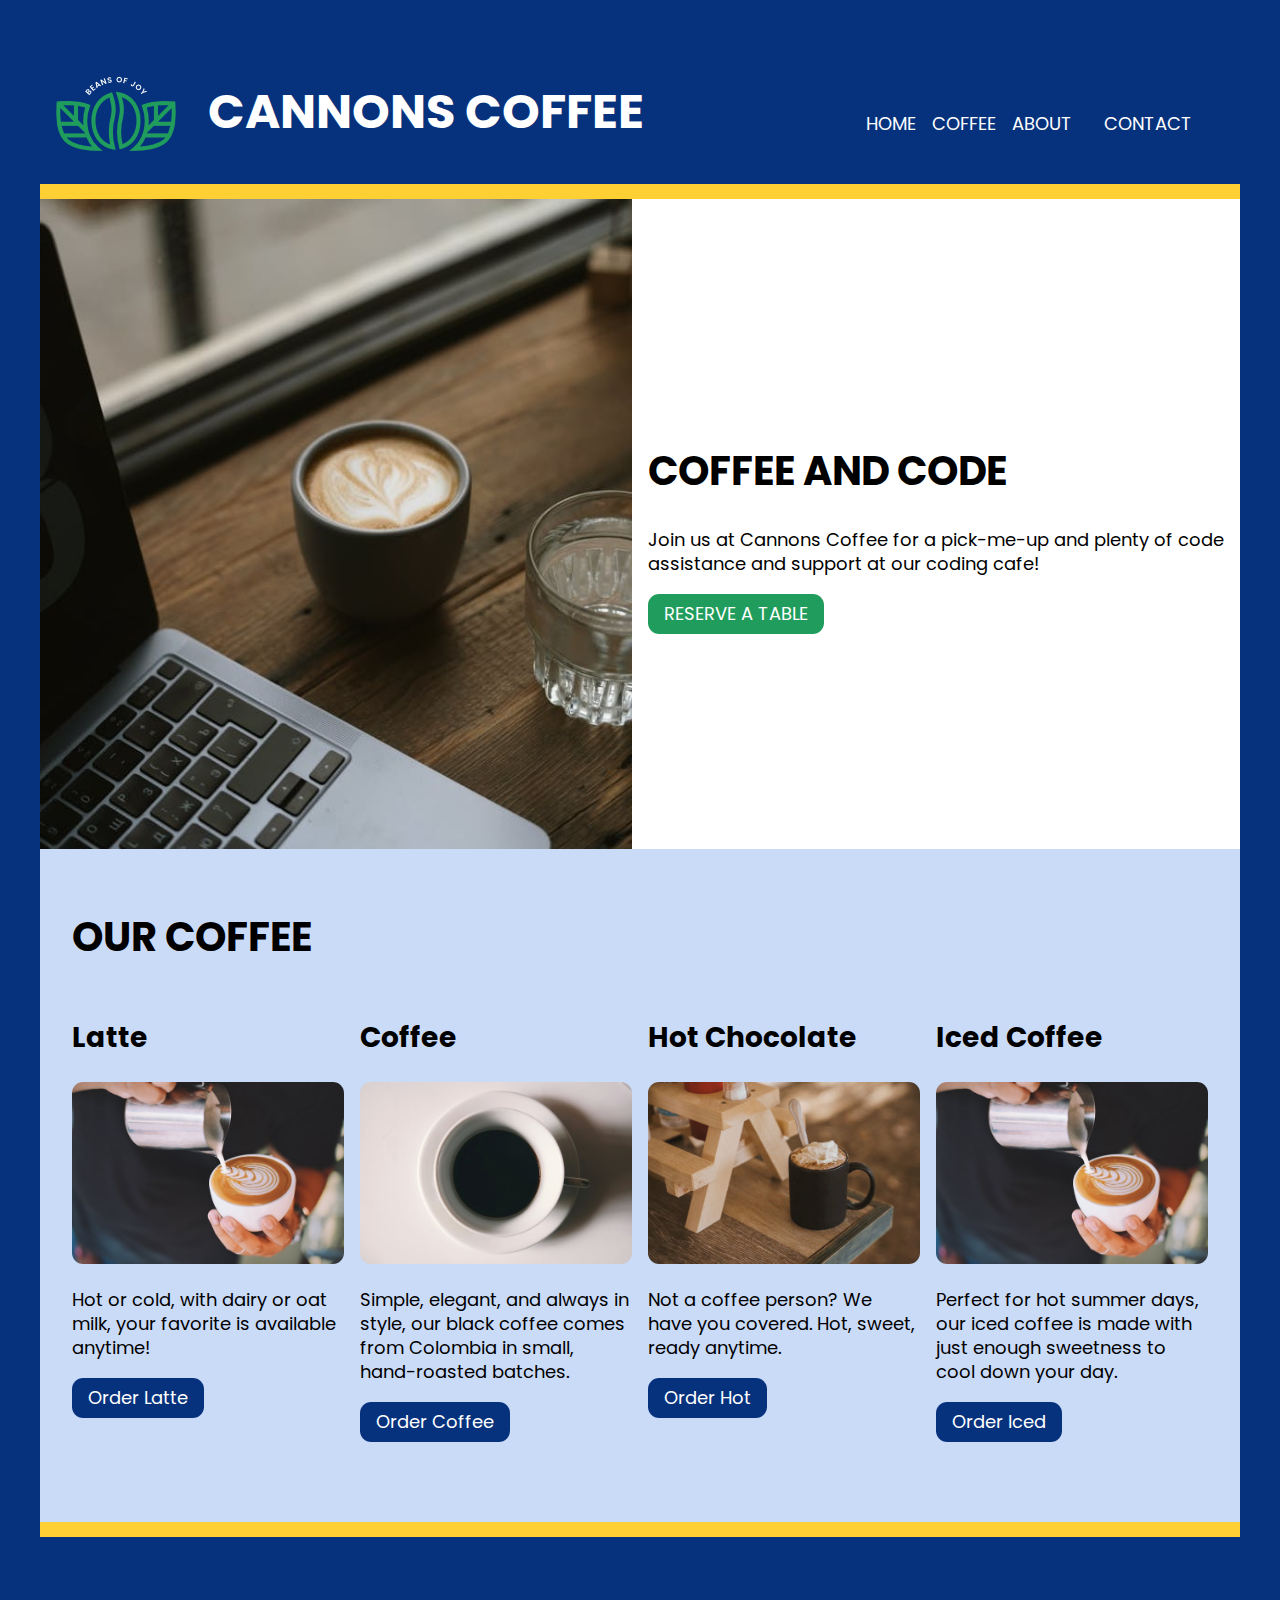
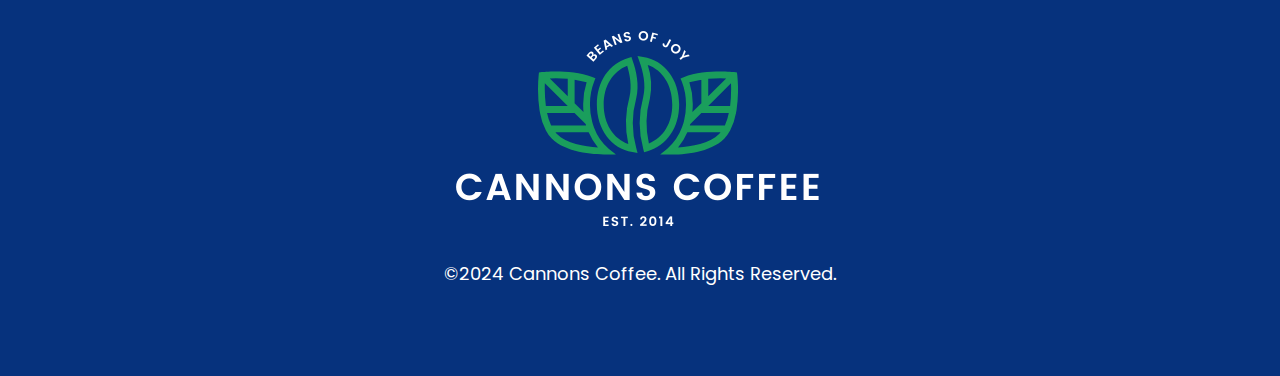
==== index.html @ 5fe9e6e5 "initial commit" ====
<!DOCTYPE html>
<html lang="en">
  <head>
    <meta charset="UTF-8" />
    <meta name="viewport" content="width=device-width, initial-scale=1.0" />
    <title>Document</title>
    <link rel="stylesheet" href="css/styles.css" />
  </head>
  <body>
    <div class="wrapper">
      <header>
        <div class="logo">
          <img
            src="images/logo-nav.png"
            alt="Cannons Coffee Logo, Beans of Joy"
          />

          <h1>Cannons Coffee</h1>
        </div>
        <!-- insert links below for this nav bar! -->
        <nav>
          <ul class="list">
            <li><a href="index.html" target="_blank">Home</a></li>
            <li><a href="latte.html" target="_blank"> Coffee </a></li>
            <li>
              <a href="https://delahcoffee.com/" target="_blank"> About</a>
            </li>

            <li></li>
            <li>
              <a href="mailto:m.allison.cardenas1791@gmail.com" target="_top"
                >Contact</a
              >
            </li>
          </ul>
        </nav>
      </header>

      <div class="card1">
        <img
          src="images/coffee-computer.jpg"
          alt="Laptop with a cup of coffee and a glass of water"
        />

        <div class="coffee">
          <h2>COFFEE AND CODE</h2>
          <p>
            Join us at Cannons Coffee for a pick-me-up and plenty of code
            assistance and support at our coding cafe!
          </p>
          <a href="" target="_blank" class="buttong"> RESERVE A TABLE </a>
        </div>
      </div>
      <div class="lightblue">
        <h2>OUR COFFEE</h2>
        <div class="grid">
          <div class="card">
            <h3>Latte</h3>
            <img src="images/latte.jpg" alt="Latte in a cup" />
            <p>
              Hot or cold, with dairy or oat milk, your favorite is available
              anytime!
            </p>
            <!-- make this a button! Don't forget this link -->

            <a href="" class="buttonblatte"> Order Latte </a>
          </div>

          <div class="card">
            <h3>Coffee</h3>
            <img src="images/coffee.jpg" alt="Coffee in a cup" />
            <p>
              Simple, elegant, and always in style, our black coffee comes from
              Colombia in small, hand-roasted batches.
            </p>
            <!-- make this a button! Don't forget this link -->

            <a href="" class="buttonbcoffee"> Order Coffee </a>
          </div>

          <div class="card">
            <h3>Hot Chocolate</h3>
            <img
              src="images/hotchoc.jpg"
              alt="Hot Chocolate in a cup with whipped cream"
            />
            <p>
              Not a coffee person? We have you covered. Hot, sweet, ready
              anytime.
            </p>
            <!-- make this a button! Don't forget this link -->

            <a href="" class="buttonbchocolate"> Order Hot </a>
          </div>

          <div class="card">
            <h3>Iced Coffee</h3>
            <img
              src="images/latte.jpg"
              alt="Iced coffee in a mug with a straw"
            />
            <p>
              Perfect for hot summer days, our iced coffee is made with just
              enough sweetness to cool down your day.
            </p>
            <!-- make this a button! Don't forget this link -->
            <a href="" class="buttonbicedcoffee"> Order Iced </a>
          </div>
        </div>
      </div>

      <footer>
        <img
          src="images/logo-footer.png"
          alt="Cannons Coffee Logo, Beans of Joy"
        />

        <p>©2024 Cannons Coffee. All Rights Reserved.</p>
      </footer>
    </div>
  </body>
</html>
---- css/styles.css ----
@import url("https://fonts.googleapis.com/css2?family=Poppins:wght@100;400&display=swap");

:root {
  --Black: #00000;
  --catalina: #06327d;
  --Bluetiful: #2b70e4;
  --Vegan: #209d5c;
  --Sunglow: #ffd034;
  --White: #ffffff;
  --light-blue: #cadbf8;
}

nav ul {
  display: flex;
  flex-flow: row wrap;
  justify-content: center;
  list-style-type: none;
  margin: 0;
  padding: 2rem;
  gap: 1rem;
  text-transform: uppercase;
  align-items: flex-end;
}

a {
  text-decoration: none;
  color: var(--white);
}

body {
  background: var(--catalina);
  color: Black;
  font-family: poppins;
}

img {
  max-width: 100%;
}

.buttong {
  background-color: var(--Vegan);
  display: inline-block;
  text-decoration: none;
  border-radius: 0.7rem;
  padding: 0.5rem 1rem 0.5rem 1rem;
  color: var(--White);
}

.buttonblatte {
  background-color: var(--catalina);
  display: inline-block;
  text-decoration: none;
  border-radius: 0.7rem;
  padding: 0.5rem 1rem 0.5rem 1rem;
  color: var(--White);
}

.buttonbcoffee {
  background-color: var(--catalina);
  display: inline-block;
  text-decoration: none;
  border-radius: 0.7rem;
  padding: 0.5rem 1rem 0.5rem 1rem;
  color: var(--White);
}

.buttonbchocolate {
  background-color: var(--catalina);
  display: inline-block;
  text-decoration: none;
  border-radius: 0.7rem;
  padding: 0.5rem 1rem 0.5rem 1rem;
  color: var(--White);
}

.buttonbicedcoffee {
  background-color: var(--catalina);
  display: inline-block;
  text-decoration: none;
  border-radius: 0.7rem;
  padding: 0.5rem 1rem 0.5rem 1rem;
  /* padding-right: 1rem;
  padding-left: 1rem; */
  color: var(--White);
}

.wrapper {
  max-width: 1200px;
  margin: 0 auto;
  padding: 2rem;
}

.card1 {
  background-color: var(--White);
  text-align: left;
  max-width: 100%;
  display: grid;
  grid-template-columns: 1fr 1fr;
  column-gap: 1rem;
  align-items: center;
}

.card {
  background-color: var(--light-blue);
  gap: 3rem;
  width: 100%;
}

.card img {
  border-radius: 0.7rem;
}

.logo {
  text-align: center;
  display: flex;
  flex-flow: row wrap;
  align-items: center;
  justify-content: center;
  gap: 2rem;
}

.lightblue {
  background-color: var(--light-blue);
  padding: 2rem;
  padding-top: 2rem;
  padding-bottom: 5rem;
  border-bottom: 15px var(--Sunglow) solid;
}

h1 {
  margin: none;
  text-transform: uppercase;
  font-size: 3rem;
  line-height: 1;
  padding: 0;
  display: inline-block;
  text-align: center;
  padding-bottom: -0.5px;
}

h2 {
  text-transform: uppercase;
  font-size: 2.5rem;
  line-height: 1.1667;
}

h3 {
  font-size: 1.75rem;
  line-height: 1.1667;
}

header {
  text-align: center;
  border-bottom: 15px var(--Sunglow) solid;
  display: flex;
  flex-flow: row wrap;
  justify-content: center;
  align-items: flex-end;
  padding: 1rem;
  color: var(--White);
}

body {
  font-size: 1.125rem;
  line-height: 1.5rem;
  padding: 0;
}

.latte {
  border-bottom: 15px var(--Sunglow) solid;
}

.grid {
  display: grid;
  grid-template-columns: 1fr;
  gap: 1rem;
}

.h2 p {
  color: black;
}

footer {
  text-align: center;
  padding: 2rem 0;
  margin-top: 3rem;
  color: var(--White);
}

.h2 footer {
  text-align: center;
}

.p footer {
  text-align: center;
}

.img footer {
  text-align: center;
  display: inline-block;
}

@media (min-width: 650px) {
  .grid {
    grid-template-columns: 1fr 1fr;
  }
  header {
  }
}
@media (min-width: 1000px) {
  .grid {
    grid-template-columns: 1fr 1fr 1fr 1fr;
  }
  header {
    justify-content: space-between;
  }
}
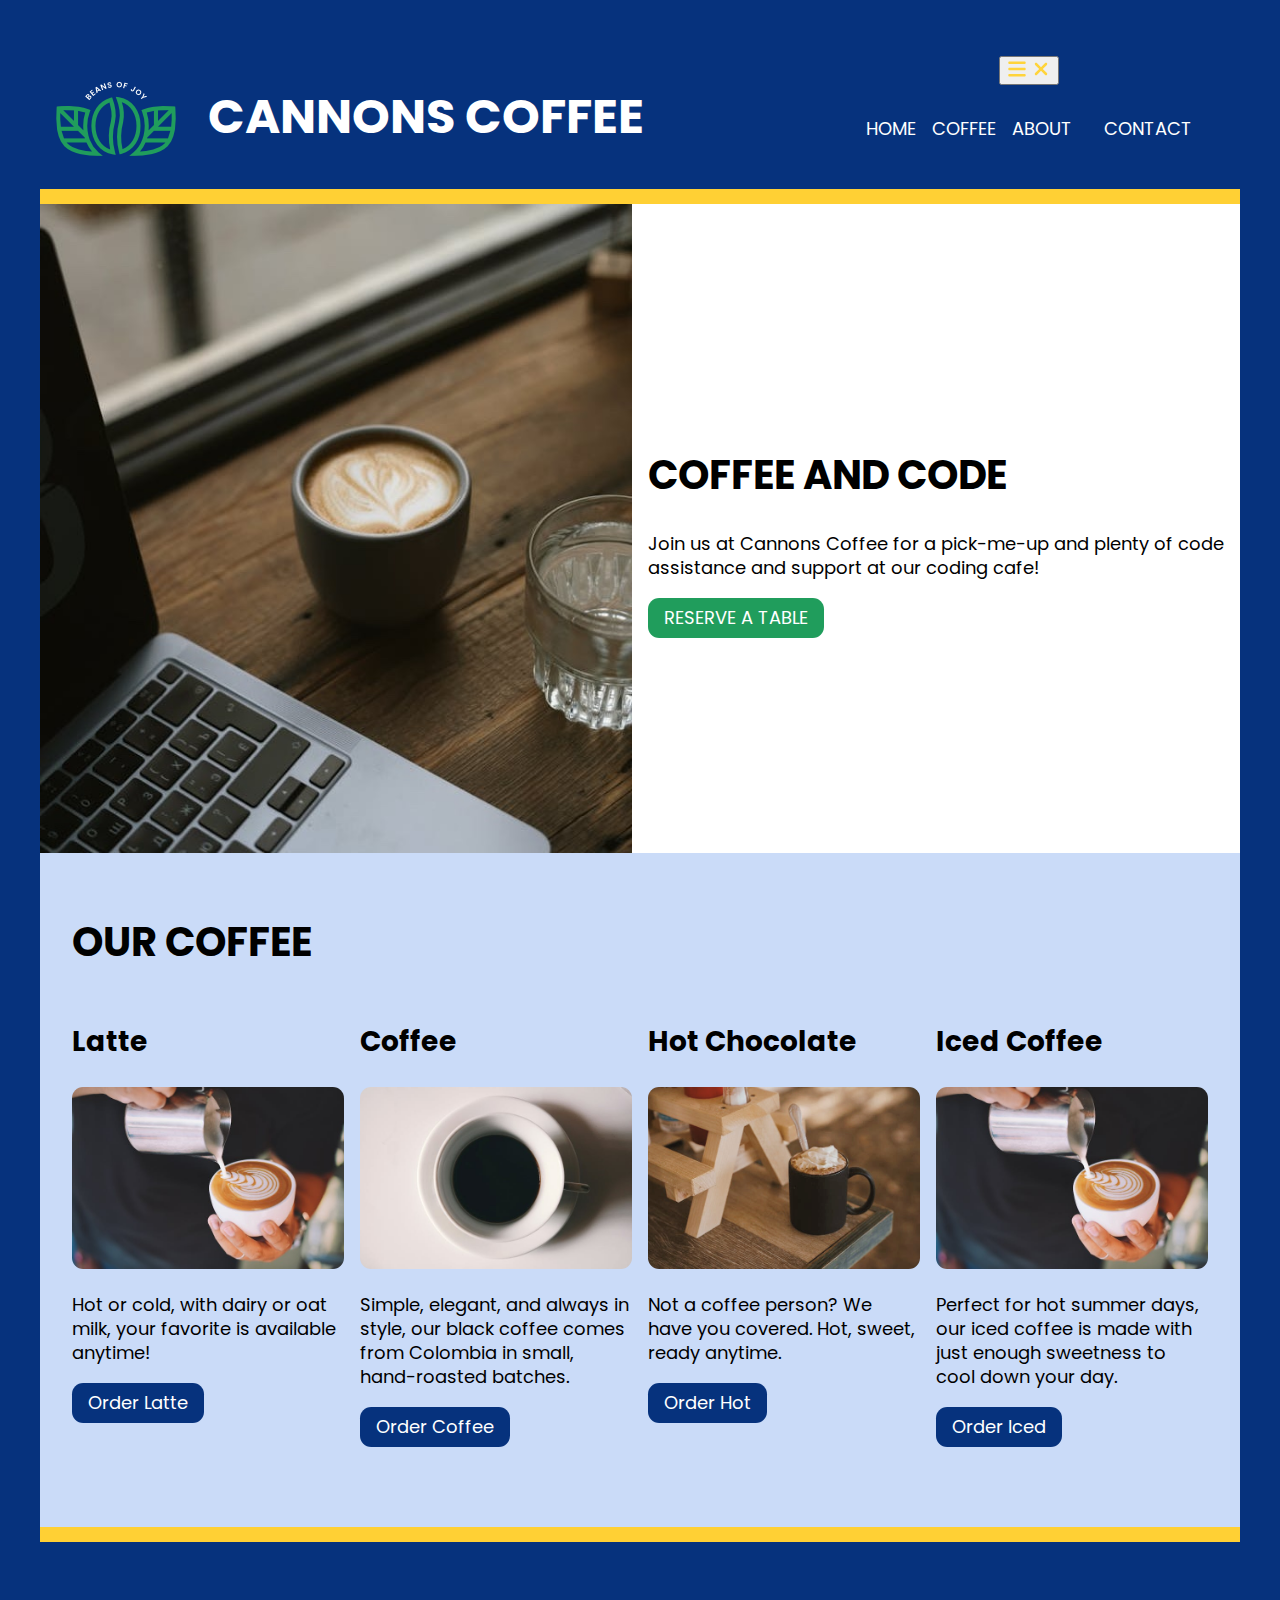
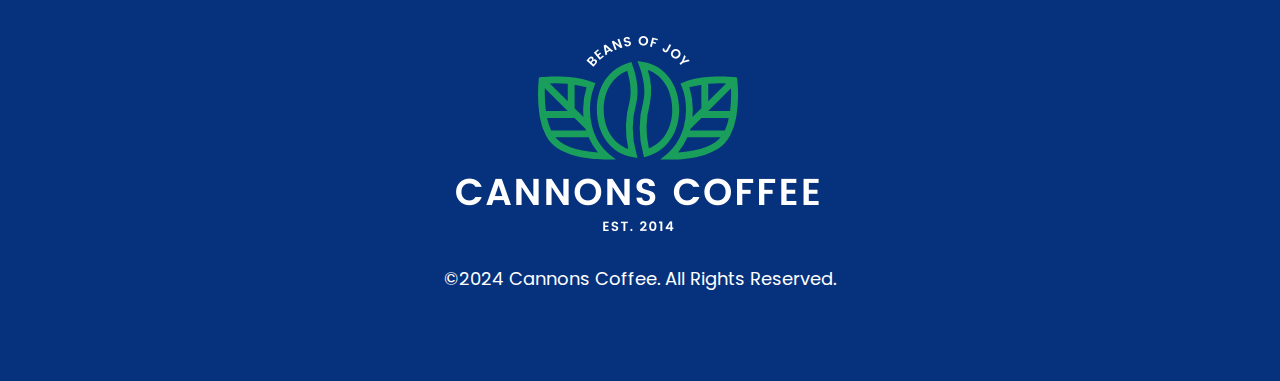
==== commit 08e112ef: "initial commit" ====
--- a/index.html
+++ b/index.html
@@ -19,6 +19,22 @@
         </div>
         <!-- insert links below for this nav bar! -->
         <nav>
+          <button id="burger-button">
+            <svg xmlns="http://www.w3.org/2000/svg" viewBox="0 0 448 512">
+              <!--!Font Awesome Free 6.7.1 by @fontawesome - https://fontawesome.com License - https://fontawesome.com/license/free Copyright 2024 Fonticons, Inc.-->
+              <path
+                fill="#FFD43B"
+                d="M0 96C0 78.3 14.3 64 32 64l384 0c17.7 0 32 14.3 32 32s-14.3 32-32 32L32 128C14.3 128 0 113.7 0 96zM0 256c0-17.7 14.3-32 32-32l384 0c17.7 0 32 14.3 32 32s-14.3 32-32 32L32 288c-17.7 0-32-14.3-32-32zM448 416c0 17.7-14.3 32-32 32L32 448c-17.7 0-32-14.3-32-32s14.3-32 32-32l384 0c17.7 0 32 14.3 32 32z"
+              />
+            </svg>
+            <svg xmlns="http://www.w3.org/2000/svg" viewBox="0 0 384 512">
+              <!--!Font Awesome Free 6.7.1 by @fontawesome - https://fontawesome.com License - https://fontawesome.com/license/free Copyright 2024 Fonticons, Inc.-->
+              <path
+                fill="#FFD43B"
+                d="M342.6 150.6c12.5-12.5 12.5-32.8 0-45.3s-32.8-12.5-45.3 0L192 210.7 86.6 105.4c-12.5-12.5-32.8-12.5-45.3 0s-12.5 32.8 0 45.3L146.7 256 41.4 361.4c-12.5 12.5-12.5 32.8 0 45.3s32.8 12.5 45.3 0L192 301.3 297.4 406.6c12.5 12.5 32.8 12.5 45.3 0s12.5-32.8 0-45.3L237.3 256 342.6 150.6z"
+              />
+            </svg>
+          </button>
           <ul class="list">
             <li><a href="index.html" target="_blank">Home</a></li>
             <li><a href="latte.html" target="_blank"> Coffee </a></li>
--- a/css/styles.css
+++ b/css/styles.css
@@ -8,6 +8,12 @@
   --Sunglow: #ffd034;
   --White: #ffffff;
   --light-blue: #cadbf8;
+}
+
+svg {
+  width: 20px;
+  height: 20px;
+  border-radius: 2px;
 }
 
 nav ul {
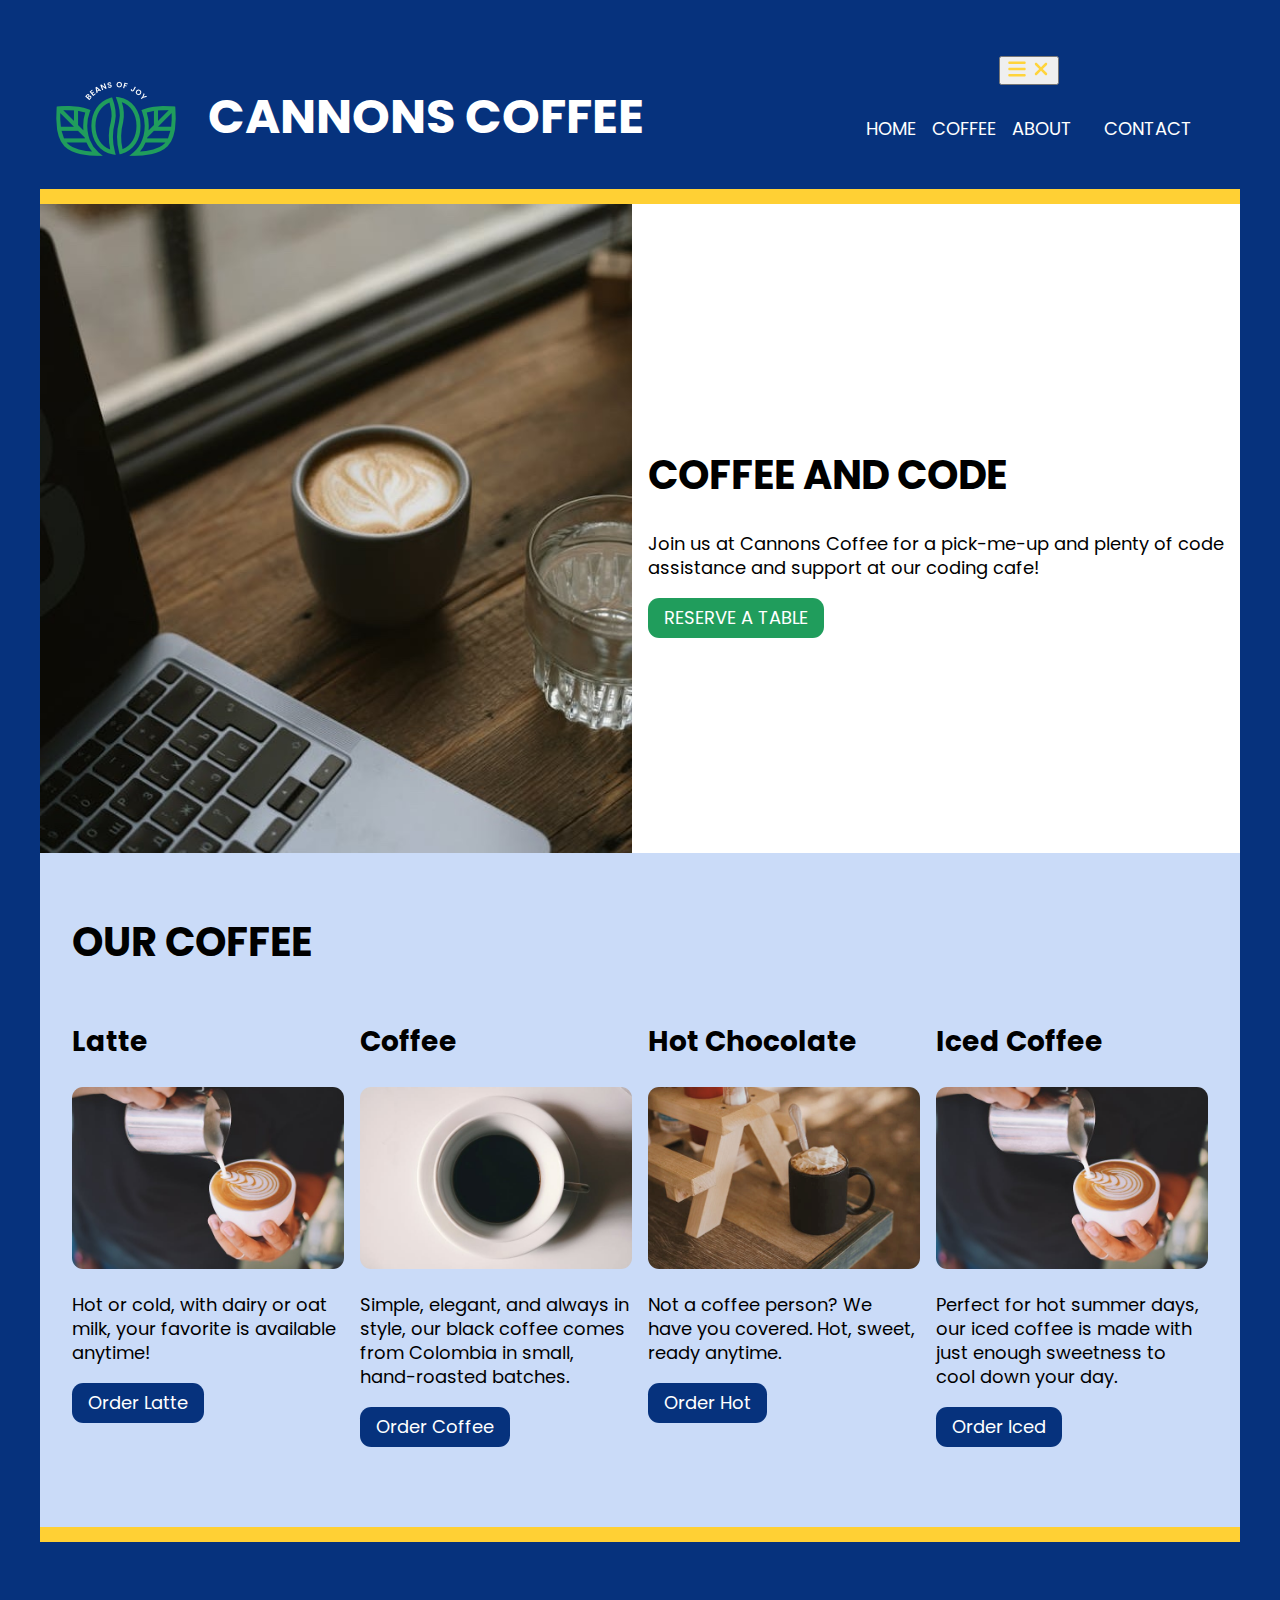
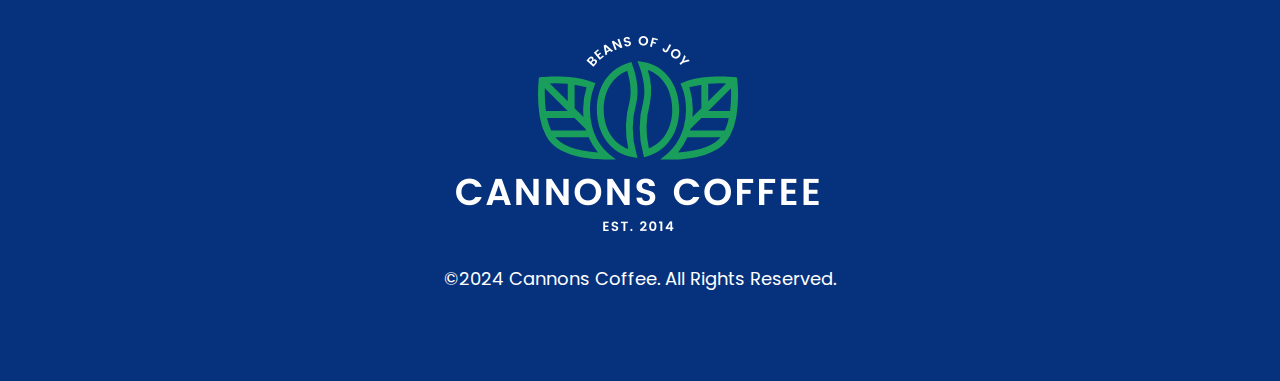
==== commit 0730dd39: "initial commit" ====
--- a/index.html
+++ b/index.html
@@ -134,5 +134,7 @@
         <p>©2024 Cannons Coffee. All Rights Reserved.</p>
       </footer>
     </div>
+    <!-- Always load JS files at the bottom of the body in html -->
+    <script src="js/hamburger.js"></script>
   </body>
 </html>
--- a/css/styles.css
+++ b/css/styles.css
@@ -13,7 +13,6 @@
 svg {
   width: 20px;
   height: 20px;
-  border-radius: 2px;
 }
 
 nav ul {
@@ -210,8 +209,6 @@
   .grid {
     grid-template-columns: 1fr 1fr;
   }
-  header {
-  }
 }
 @media (min-width: 1000px) {
   .grid {
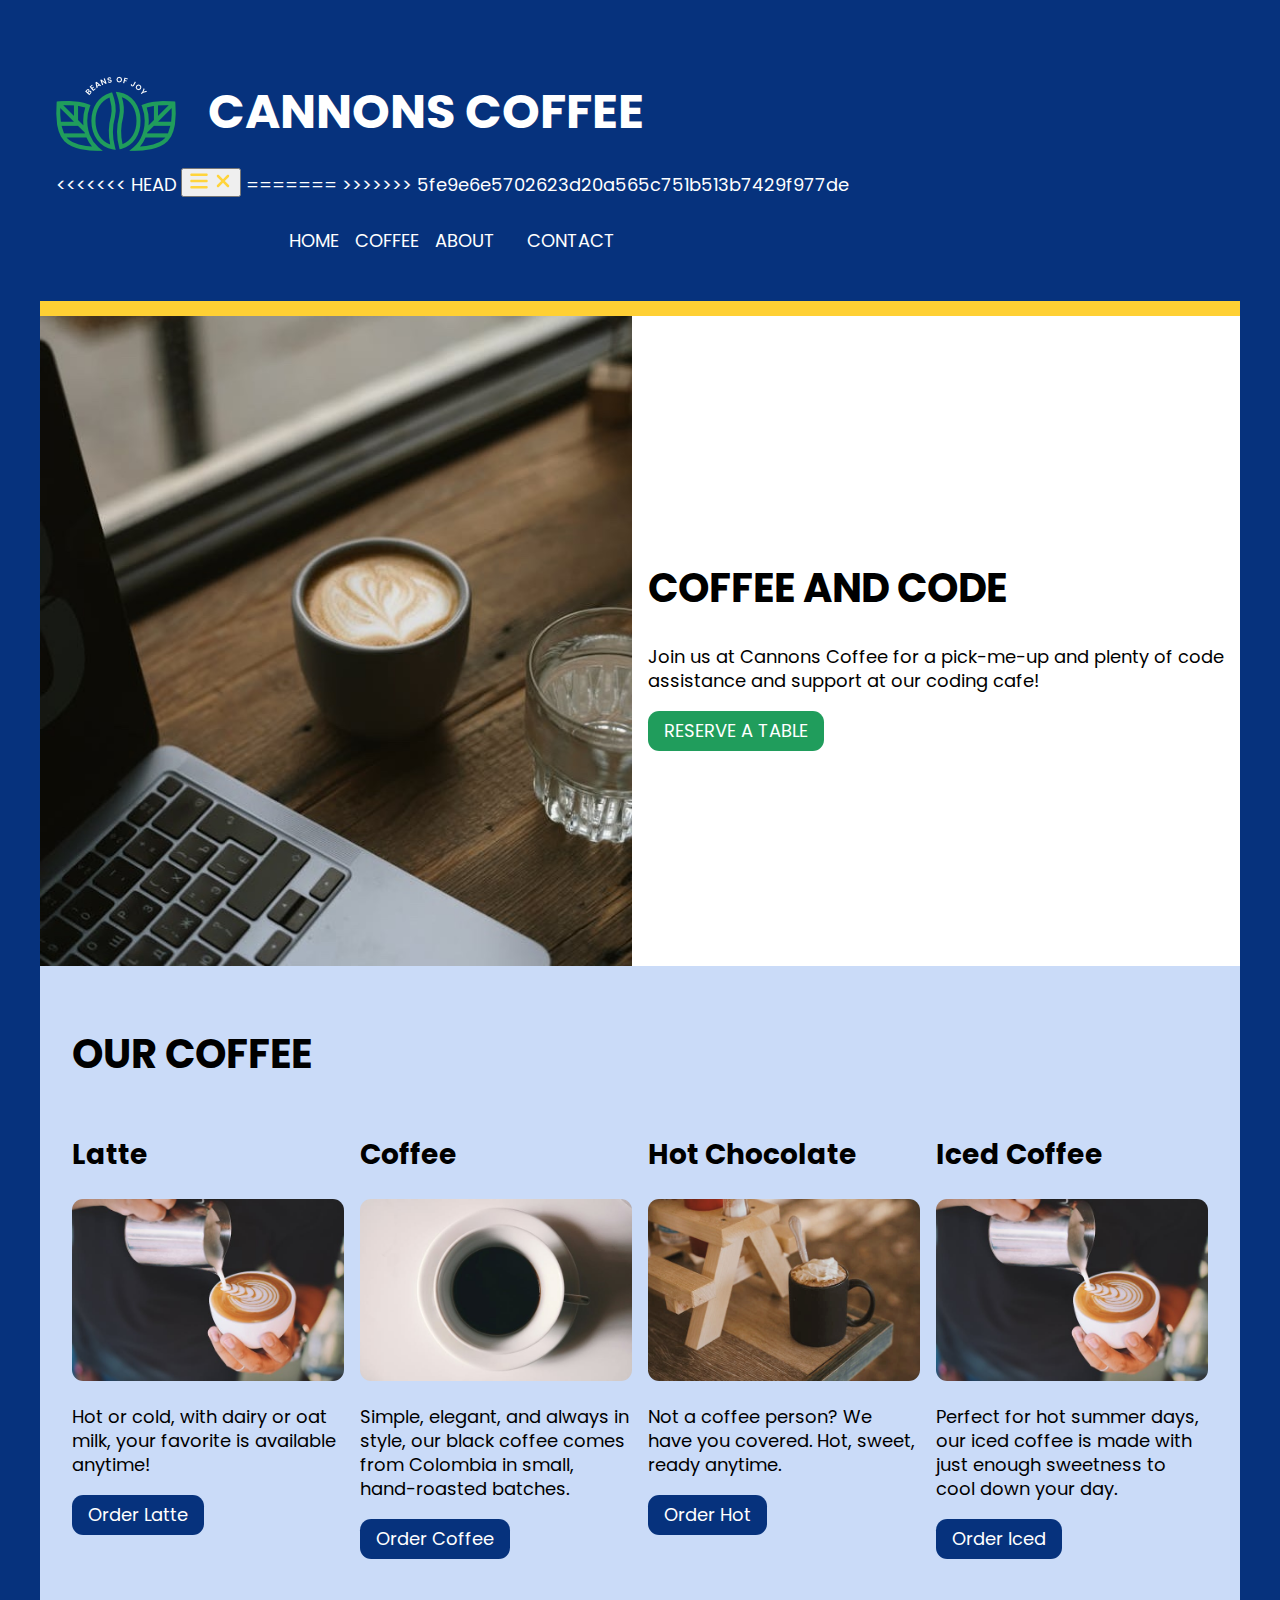
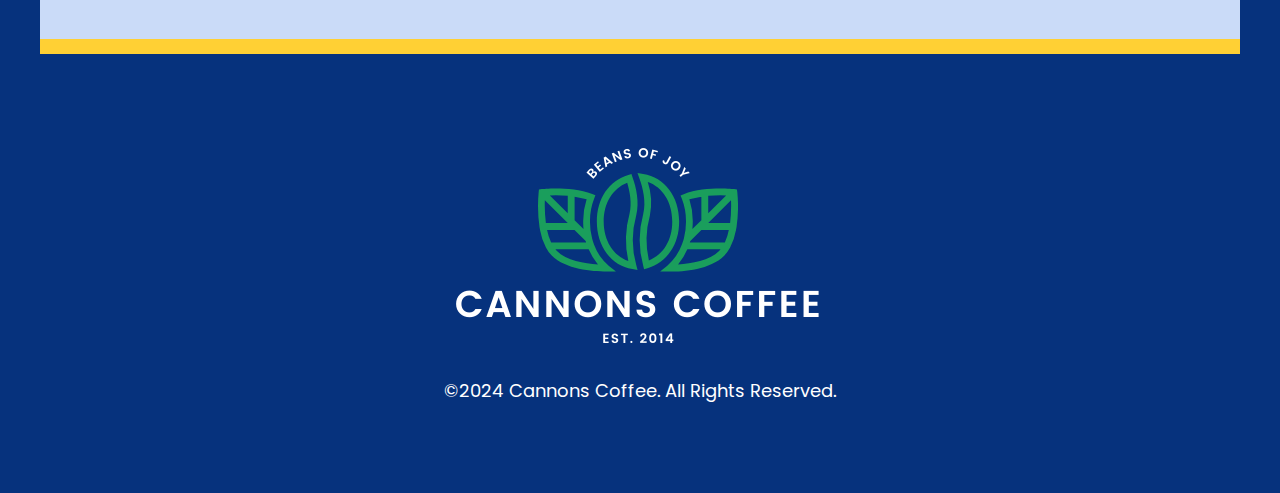
==== commit fade65ff: "Merge branch 'main' of https://github.com/xXallyyXx/cannons-coffee" ====
--- a/index.html
+++ b/index.html
@@ -19,6 +19,7 @@
         </div>
         <!-- insert links below for this nav bar! -->
         <nav>
+          <<<<<<< HEAD
           <button id="burger-button">
             <svg xmlns="http://www.w3.org/2000/svg" viewBox="0 0 448 512">
               <!--!Font Awesome Free 6.7.1 by @fontawesome - https://fontawesome.com License - https://fontawesome.com/license/free Copyright 2024 Fonticons, Inc.-->
@@ -35,6 +36,7 @@
               />
             </svg>
           </button>
+          ======= >>>>>>> 5fe9e6e5702623d20a565c751b513b7429f977de
           <ul class="list">
             <li><a href="index.html" target="_blank">Home</a></li>
             <li><a href="latte.html" target="_blank"> Coffee </a></li>
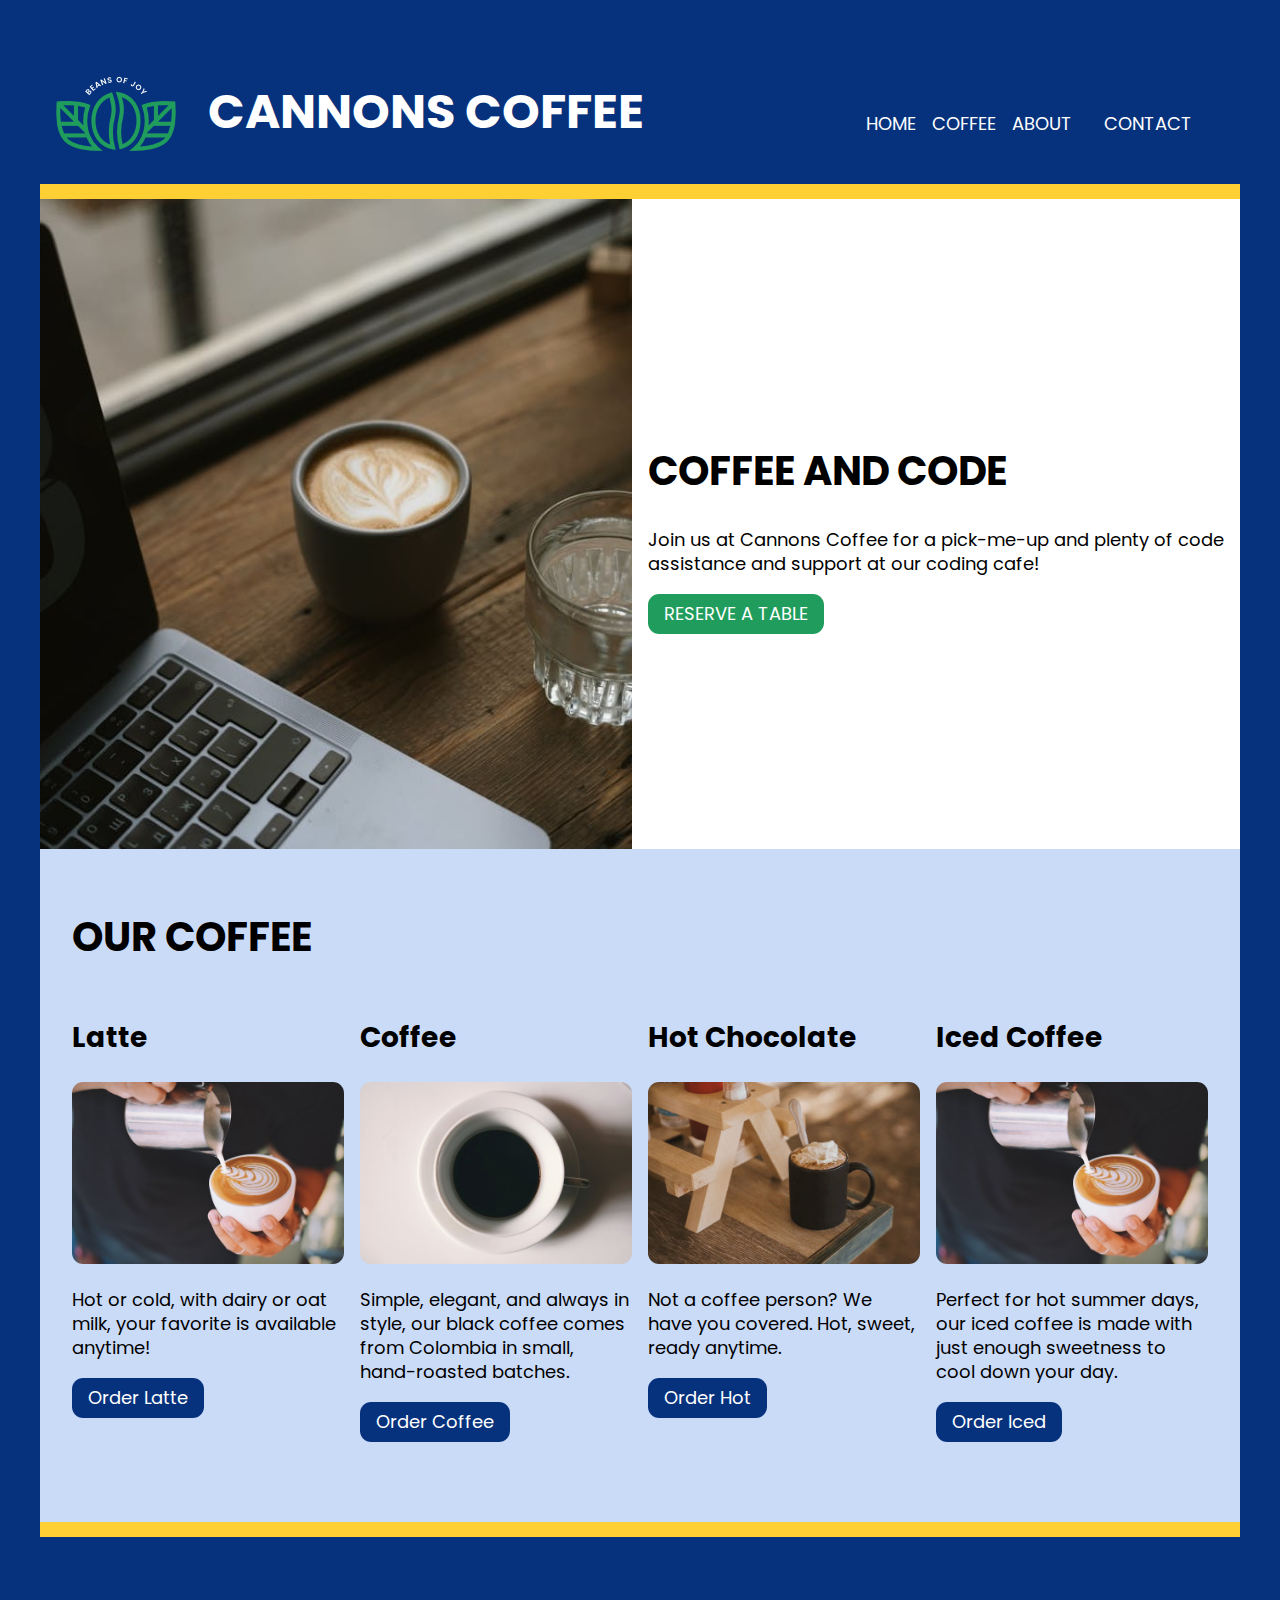
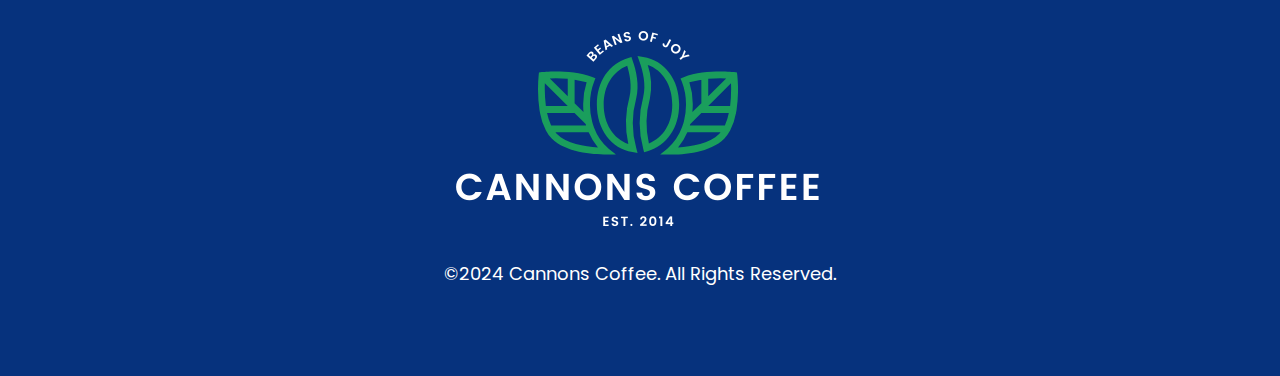
==== commit 28fc4776: ""added Hamburger button"" ====
--- a/index.html
+++ b/index.html
@@ -19,16 +19,23 @@
         </div>
         <!-- insert links below for this nav bar! -->
         <nav>
-          <<<<<<< HEAD
           <button id="burger-button">
-            <svg xmlns="http://www.w3.org/2000/svg" viewBox="0 0 448 512">
+            <span></span>
+            <svg
+              id="menu-open"
+              class="visible"
+              xmlns="http://www.w3.org/2000/svg"
+              viewBox="0 0 448 512"
+            >
               <!--!Font Awesome Free 6.7.1 by @fontawesome - https://fontawesome.com License - https://fontawesome.com/license/free Copyright 2024 Fonticons, Inc.-->
               <path
                 fill="#FFD43B"
                 d="M0 96C0 78.3 14.3 64 32 64l384 0c17.7 0 32 14.3 32 32s-14.3 32-32 32L32 128C14.3 128 0 113.7 0 96zM0 256c0-17.7 14.3-32 32-32l384 0c17.7 0 32 14.3 32 32s-14.3 32-32 32L32 288c-17.7 0-32-14.3-32-32zM448 416c0 17.7-14.3 32-32 32L32 448c-17.7 0-32-14.3-32-32s14.3-32 32-32l384 0c17.7 0 32 14.3 32 32z"
               />
             </svg>
-            <svg xmlns="http://www.w3.org/2000/svg" viewBox="0 0 384 512">
+            <svg id="menu-close">
+              <!-- We only want to show the burger with the menu open id, so we will add a class of visible to that first svg to the open svg -->
+              xmlns="http://www.w3.org/2000/svg" viewBox="0 0 384 512" >
               <!--!Font Awesome Free 6.7.1 by @fontawesome - https://fontawesome.com License - https://fontawesome.com/license/free Copyright 2024 Fonticons, Inc.-->
               <path
                 fill="#FFD43B"
@@ -36,7 +43,6 @@
               />
             </svg>
           </button>
-          ======= >>>>>>> 5fe9e6e5702623d20a565c751b513b7429f977de
           <ul class="list">
             <li><a href="index.html" target="_blank">Home</a></li>
             <li><a href="latte.html" target="_blank"> Coffee </a></li>
--- a/css/styles.css
+++ b/css/styles.css
@@ -27,6 +27,10 @@
   align-items: flex-end;
 }
 
+#burger-button {
+  display: none;
+}
+
 a {
   text-decoration: none;
   color: var(--white);
@@ -218,3 +222,30 @@
     justify-content: space-between;
   }
 }
+/* Outside of the media query we are going to hide the burger button. We only want it to show on a mobile sized screen */
+/* find your break point to show your hamburger button by opening dev tools to see the pixels of the screen. */
+@media (max-width: 535px) {
+  #burger-button {
+    display: block;
+    margin: 1rem auto;
+
+    /* this only keeps the lines of the button and it hangs off the left
+    position: absolute;
+    left: 0;
+    right: 0;
+    height: 2px; */
+
+    /* these center, but the lines fall off the block and it hangs off the right */
+    /* width: 30px;
+    height: 20px;
+    position: relative;
+    cursor: pointer; */
+  }
+  nav ul {
+    display: none;
+  }
+
+  .visible {
+    display: block;
+  }
+}
